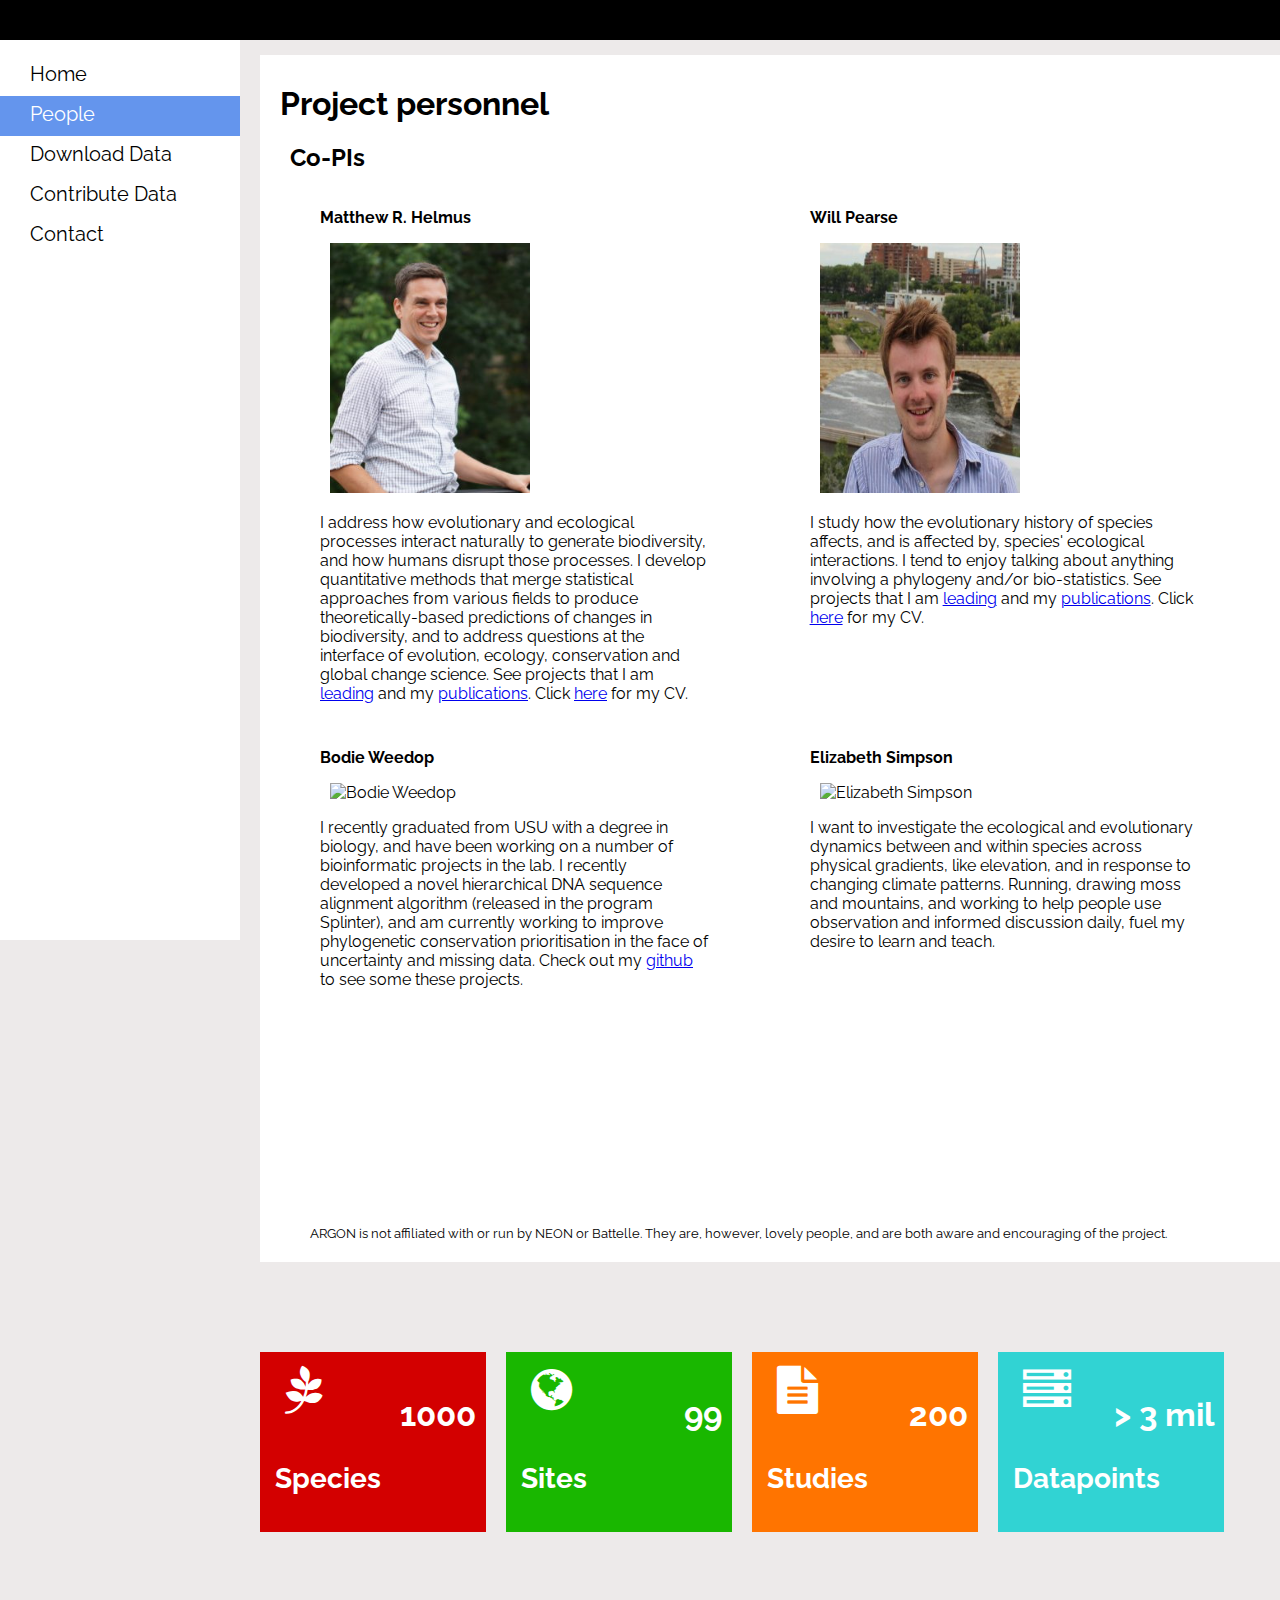
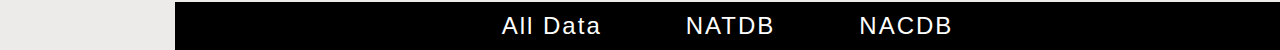
==== src/html/people.html @ 025c6954 "people.html organized" ====
<!DOCTYPE html>
<html>
    <head>
        <meta charset="utf-8">
        <meta name="viewport" content="width=device-width, initial-scale=1.0">
        <meta name="author" content="K Bodie Weedop">
        <link rel="stylesheet" href="https://fonts.googleapis.com/css?family=Raleway">
        <link rel="stylesheet" href="https://cdnjs.cloudflare.com/ajax/libs/font-awesome/4.7.0/css/font-awesome.min.css">
        <link rel="stylesheet" href="../css/main.css">
        <title>ARGON - Augmenting Research Grounded On NEON</title>
    </head>
    <body>
        <header id="fixed-header">
            <nav id="hidden-topnav">
                <ul>
                    <li><a href="index.html">Home</a></li>
                    <li><a href="people.html" class="active">People</a></li>
                    <li><a href="https://github.com/pearselab/argon">Download Data</a></li>
                    <li><a href="https://docs.google.com/forms/d/e/1FAIpQLScQ5YlNHvLgOOT1iTcGhk8-e5Nq7r9iGLd7_KlUKW8iL9zv3w/viewform">Contribute Data</a></li>
                    <li><a href="mailto:will.pearse@usu.edu,mrhelmus@temple.edu">Contact</a></li>
                </ul>
            </nav>
        </header>
        <nav id="sidenav">
            <ul>
                <li><a href="index.html">Home</a></li>
                <li><a href="people.html" class="active">People</a></li>
                <li><a href="download-data.html">Download Data</a></li>
                <li><a href="https://docs.google.com/forms/d/e/1FAIpQLScQ5YlNHvLgOOT1iTcGhk8-e5Nq7r9iGLd7_KlUKW8iL9zv3w/viewform">Contribute Data</a></li>
                <li><a href="mailto:will.pearse@usu.edu,mrhelmus@temple.edu">Contact</a></li>
            </ul>
        </nav>
        <div class="info">
          <h1>Project personnel</h1>
            <h2>Co-PIs</h2>
            <div id="person-content">
                <div>
                    <p><strong>Matthew R. Helmus</strong><br></p>
                    <div>
                    <img id="matt" src="../../img/matt-helmus.jpg" alt="Matt Helmus" width=200 height=250>
                </div>
                    <p>I address how evolutionary and ecological processes interact naturally to generate biodiversity, and how humans disrupt those processes. I develop quantitative methods that merge statistical approaches from various fields to produce theoretically-based predictions of changes in biodiversity, and to address questions at the interface of evolution, ecology, conservation and global change science. See projects that I am <a href="http://www.iecolab.org/projects/" target="_blank">leading</a> and my <a href="http://www.iecolab.org/publications/helmus-publications/" target="_blank">publications</a>. Click <a href="http://www.iecolab.org/wp-content/uploads/2017/08/Helmus_MR_CV.pdf" target="_blank">here</a> for my CV.</p>
                </div>
            </div>
            <div id="person-content">
                <div>
                    <p><strong>Will Pearse</strong><br></p>
                    <div>
                    <img id="will" src="../../img/will-pearse.jpeg" alt="Will Pearse" width=200 height=250>
                    </div>
                    <p>I study how the evolutionary history of species affects, and is affected by, species' ecological interactions. I tend to enjoy talking about anything involving a phylogeny and/or bio-statistics. See projects that I am <a href="http://pearselab.com/research-themes" target="_blank">leading</a> and my <a href="https://scholar.google.co.uk/citations?user=6jtxReMAAAAJ" target="_blank">publications</a>. Click <a href="http://pearselab.com/wp-content/uploads/2017/10/Pearse-CV-2017-10.pdf" target="_blank">here</a> for my CV.</p>
                </div>
            </div>
            <h2></h2>
            <div id="person-content">
                <div>
                    <p><strong>Bodie Weedop</strong><br></p>
                    <div>
                    <img id="bodie" src="../../img/bodie.JPG" alt="Bodie Weedop" width=200 height=250>
                    </div>
                    <p>I recently graduated from USU with a degree in biology, and have been working on a number of bioinformatic projects in the lab. I recently developed a novel hierarchical DNA sequence alignment algorithm (released in the program Splinter), and am currently working to improve phylogenetic conservation prioritisation in the face of uncertainty and missing data. Check out my <a href="https://www.github.com/bweedop">github</a> to see some these projects.</p>
                </div>
            </div>
            <div id="person-content">
                <div>
                    <p><strong>Elizabeth Simpson</strong><br></p>
                    <div>
                    <img id="elizabeth" src="../../img/elizabeth.jpg" alt="Elizabeth Simpson" width=200 height=250>
                    </div>
                    <p>I want to investigate the ecological and evolutionary dynamics between and within species across physical gradients, like elevation, and in response to changing climate patterns. Running, drawing moss and mountains, and working to help people use observation and informed discussion daily, fuel my desire to learn and teach.</p>
                </div>
            </div>
            <div class="disclaimer">
                <small>ARGON is not affiliated with or run by NEON or Battelle. They are, however, lovely people, and are both aware and encouraging of the project.</small>
            </div>
        </div>
        <div class="data-container">
          <div class="quarter" id="species">
            <div class="quarter-container">
              <div class="quarter-left"><i class="fa fa-pagelines w3-xxxlarge"></i></div>
              <div class="quarter-right">
                <h3 id="speciesCount">1000</h3>
              </div>
              <div class="quarter-title">
                <h4>Species</h4>
              </div>
            </div>
          </div>
          <div class="quarter" id="sites">
            <div class="quarter-container">
              <div class="quarter-left">
                  <i class="fa fa-globe w3-xxxlarge"></i>
                </div>
                <div class="quarter-right">
                  <h3 id="siteCount">99</h3>
                </div>
                <div class="quarter-title">
                    <h4>Sites</h4>
                </div>
            </div>
            </div>
          <div class="quarter" id="studies">
            <div class="quarter-container">
              <div class="quarter-left"><i class="fa fa-file-text w3-xxxlarge"></i></div>
              <div class="quarter-right">
                <h3 id="studyCount">200</h3>
              </div>
              <div class="quarter-title">
                    <h4>Studies</h4>
                </div>
            </div>
          </div>
          <div class="quarter" id="data">
            <div class="quarter-container">
              <div class="quarter-left"><i class="fa fa-server w3-xxxlarge"></i></div>
              <div class="quarter-right">
                <h3 id="dataCount">> 3 mil</h3>
              </div>
              <div class="quarter-title">
                    <h4>Datapoints</h4>
                </div>
            </div>
          </div>
        </div>
        <div class="container">
            <button id="all-data" onclick="changeData('allData')">All Data</button>
            <button id="natdb" onclick="changeData('natdb')">NATDB</button>
            <button id="nacdb" onclick="changeData('nacdb')">NACDB</button>
        </div>
        <footer></footer>
    </body>
    <script src="./src/js/script.js"></script>
</html>
---- src/css/main.css ----
html, body {
    font-family: "Raleway", sans-serif;
    background-color: #EDEAEA;
    margin: 0;
    padding: 0;
}

#fixed-header {
    position: fixed;
    background-color: #000;
    top: 0;
    z-index: 9999;
    width: 100%;
    height: 40px;
}

#hidden-topnav {
    display: none;
    transition: 0.5s;
}

#hidden-topnav ul{
    margin: 0;
    padding: 0;
}

#hidden-topnav li {
    float: left;
    display: inline;
    padding: 10px 20px 0 20px;
}

#hidden-topnav a {
    color: #fff;
    text-decoration: none;
}

#hidden-topnav a:hover {
    color: #5C5F5F;
    transition: 0.4s
}

#hidden-topnav a.active {
    color: cornflowerblue;
}

#sidenav {
    height: 100%;
    margin-top: 40px;
    width: 240px;
    position: fixed;
    z-index: 1;
    top: 0;
    left: 0;
    background-color: #fff;
    overflow-x: hidden;
    padding-top: 0px;
    padding-right: 0px;
    transition: 0.5s;
}

#sidenav ul {
    padding: 0px;
}

#sidenav a {
    padding: 6px 10px 10px 30px;
    text-decoration: none;
    color: #000;
    display: block;
    font-size: 20px;
    text-align: left;
}

#sidenav a:hover {
    background-color: #DAD9D9;
    color: #000;
    transition: 0.4s;
}

#sidenav a.active {
    color: #fff;
    background-color: cornflowerblue;
}

@media screen and (max-width: 991px){
    #sidenav {
        width: 0px;
        transition: 0.5s;
    }
    #hidden-topnav {
        display: block;
        transition: 0.9s
    }
}

.info {
    background-color: #fff;
    position: relative;
    height: 40%;
    width: 80%;
    padding: 10px;
    margin-left: 260px;
    margin-top: 55px;
    transition: 0.5s;
    display: table;
}

.info h2 {
    padding-left: 20px;
    padding-bottom: 0px;
    margin-bottom: 0px;
}

#info-container {
    width: 100%;
    height: auto;
    padding-bottom: 60px;
}

#info-container div {
    display: inline-block;    
}

#logo {
    padding: 20px;
    float: right;
}

#person-content {
    padding: 20px 40px;
    width: 40%;
    float: left;
    height:500px;
    display: block;
}

#person-content img {
    padding-left: 20px;
}

.disclaimer {
    padding: 20px 40px;
    bottom: 0;
    position: absolute;
}

@media screen and (max-width: 991px){   
    .info {
        margin-top: 50px;
        margin-left: 20px;
        transition: 0.5s;
    }
    
    #person-content {
    padding: 20px 40px;
    width: 90%;
    float: left;
    height:500px;
    display: block;
}

#person-content img {
    padding-left: 20px;
}
}

.info h1 {
    text-align: left;
    padding: 10px 10px 0px 10px;
    margin-top: 10px;
}

.info p {
    padding: 0px 10px 0px 10px;
}

.data-container {
    padding-top: 80px;
    padding-bottom: 60px;
    padding-left: 0px;
    padding-right: 0px;
    height: 200px;
    margin-left: 250px;
    margin-right: 0px;
    transition: 0.5s;
}

@media screen and (max-width: 991px){   
    .data-container {
        margin: 20px;
        transition: 0.5s;
    }
}

.quarter {
    background-color: antiquewhite;
    float: left;
    width: 20%;
    height: 80%;
    padding: 10px;
    margin: 10px;
    position: relative;
}

.quarter-container {
    font-size: 28px;
}

#species {
    background-color: #D30000;
    color: #fff;
}

#sites {
    background-color: #19B700;
    color: #fff;
}

#studies {
    background-color: #FF7400;
    color: #fff;
}

#data {
    background-color: #31D3D3;
    color: #fff;
}
.quarter-left {
    float: left;
    top: 0;
    left: 0;
    margin-left: 15px;
    font-size: 48px;
}

.quarter-title {
    float: left;
    bottom: 0;
    left: 0;
    position: absolute;
    margin-left: 15px 
}

.quarter-right {
    float: right;
    color: white;
}

@media screen and (max-width: 1100px){   
    .quarter {
        width: 130px;
        margin: 10px;
        transition: 0.5s;
    }
    
    .quarter-container {
    font-size: 22px;
}
}

.container {
    text-align: center;
    margin-left: 175px;
    padding: 0px;
    background-color: #000;
}

.container button {
    padding: 0px 0px;
    color: #fff;
    font-size: 24px;
    margin: 10px 40px;
    letter-spacing: 2px;
    background-color: transparent;
    border: 0px;
}

#all-data:hover {
    color: red;
    transition: 0.6s;
}

#natdb:hover {
    color: #28D90C;
    transition: 0.6s;

}

#nacdb:hover {
    color: #31D3D3;
    transition: 0.6s;
}

#all-data:active {
    color: darkred;
    transition: 0.2s;
}

#natdb:active {
    color: darkgreen;
    transition: 0.2s;

}

#nacdb:active {
    color: darkcyan;
    transition: 0.2s;
}

@media screen and (max-width: 991px){
    .container {
        margin-left: 0px;
    }
    
}

@media screen and (max-width: 840px){
    #sidenav {
        width: 0px;
        transition: 0.5s;
    }
    
    #hidden-topnav {
        display: block;
        transition: 0.9s;
        font-size: 12px;
    }
    
    #hidden-topnav li{
        margin: 0px 0px;
        padding: 3% 4%;
    }
    
    .info {
        width: 85%;
        margin-top: 50px;
        margin-left: 20px;
        transition: 0.5s;
    }
    
    .data-container {
        margin-left: 1%;
        margin-bottom: 140px;
        padding-top: 10px
    }
    
    #person-content {
        padding: 20px 40px;
        width: 90%;
        float: left;
        height:500px;
        display: block;
    }

    #person-content img {
        padding-left: 20px;
    }

    .disclaimer {
        padding: 20px 40px;
    }
    
}

@media screen and (max-width: 640px){
    #sidenav {
        width: 0px;
        transition: 0.5s;
    }
    
    #hidden-topnav {
        display: block;
        transition: 0.9s;
        font-size: 12px;
    }
    
    #hidden-topnav li{
        margin: 0px 0px;
        padding: 3% 4%;
    }
    
    .info {
        width: 85%;
        margin-top: 50px;
        margin-left: 20px;
        transition: 0.5s;
    }
    
    #logo {
        padding: 40px;
        float: none;
    }
    
    .data-container {
        margin-left: 10%;
        margin-bottom: 140px;
        padding-top: 10px
    }
    
    #person-content {
    padding: 20px 40px;
    width: 90%;
    float: left;
    height:500px;
    }

    #person-content img {
        padding-left: 20px;
    }

    .disclaimer {
        padding: 20px 40px;
    }
    
}

@media screen and (max-width: 480px){
    #sidenav {
        width: 0px;
        transition: 0.5s;
    }
    
    #hidden-topnav {
        display: block;
        transition: 0.9s;
        font-size: 10px;
    }
    
    #hidden-topnav li{
        padding: 3% 4%;
    }
    
    .info {
        width: 85%;
        margin-top: 50px;
        margin-left: 15px;
        transition: 0.5s;
    }
    
    #logo {
        padding: 20px;
        float: none;
    }
    
    .data-container {
        margin-bottom: 140px;
        margin-left: 35px;
        padding-top: 10px;
    }
    
    #person-content {
    padding: 20px 40px;
    width: 90%;
    float: left;
    height:500px;
    }

    #person-content img {
        padding-left: 20px;
    }

    .disclaimer {
        padding: 20px 40px;
    }
    
}
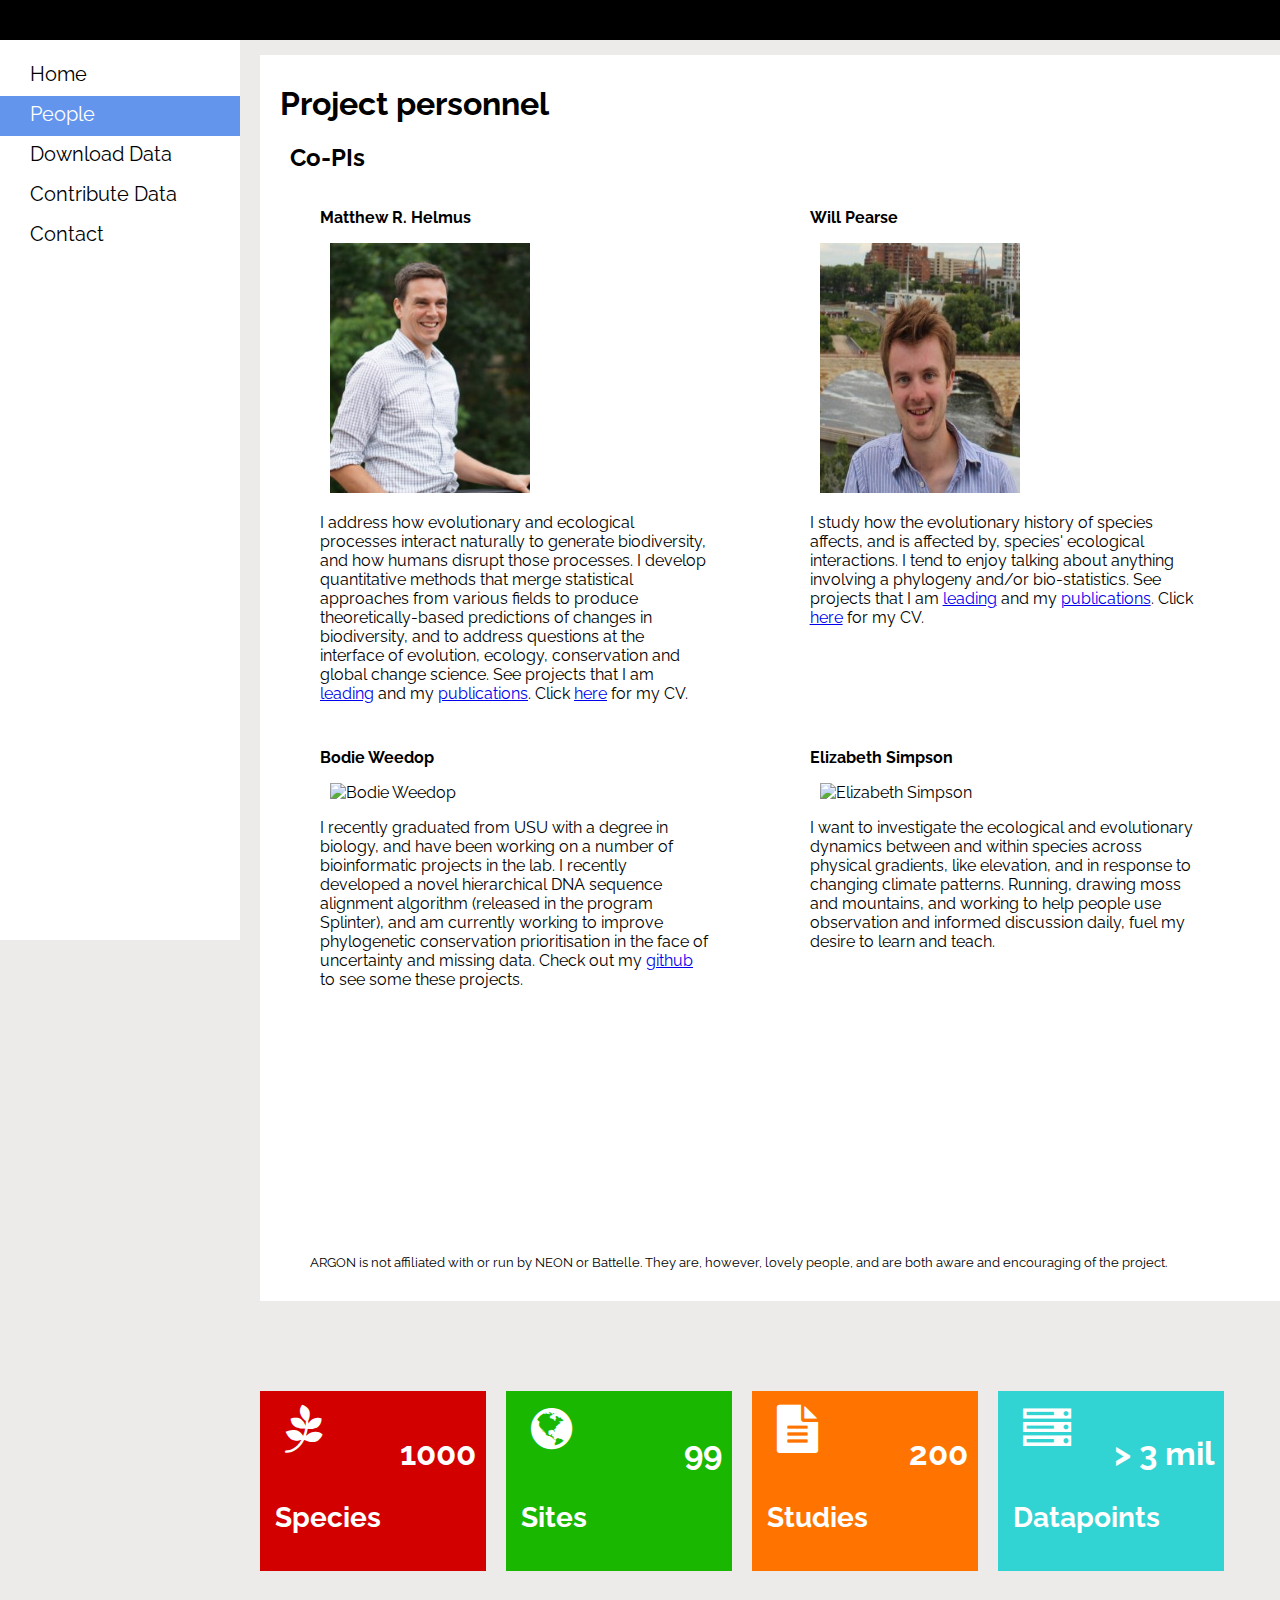
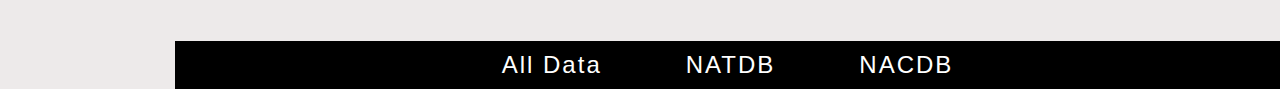
==== commit 4d35ffb7: "index/people fixed" ====
--- a/src/html/people.html
+++ b/src/html/people.html
@@ -13,7 +13,7 @@
         <header id="fixed-header">
             <nav id="hidden-topnav">
                 <ul>
-                    <li><a href="index.html">Home</a></li>
+                    <li><a href="../../index.html">Home</a></li>
                     <li><a href="people.html" class="active">People</a></li>
                     <li><a href="https://github.com/pearselab/argon">Download Data</a></li>
                     <li><a href="https://docs.google.com/forms/d/e/1FAIpQLScQ5YlNHvLgOOT1iTcGhk8-e5Nq7r9iGLd7_KlUKW8iL9zv3w/viewform">Contribute Data</a></li>
@@ -23,7 +23,7 @@
         </header>
         <nav id="sidenav">
             <ul>
-                <li><a href="index.html">Home</a></li>
+                <li><a href="../../index.html">Home</a></li>
                 <li><a href="people.html" class="active">People</a></li>
                 <li><a href="download-data.html">Download Data</a></li>
                 <li><a href="https://docs.google.com/forms/d/e/1FAIpQLScQ5YlNHvLgOOT1iTcGhk8-e5Nq7r9iGLd7_KlUKW8iL9zv3w/viewform">Contribute Data</a></li>
--- a/src/css/main.css
+++ b/src/css/main.css
@@ -142,7 +142,7 @@
 .disclaimer {
     padding: 20px 40px;
     bottom: 0;
-    position: absolute;
+    position: relative;
 }
 
 @media screen and (max-width: 991px){   
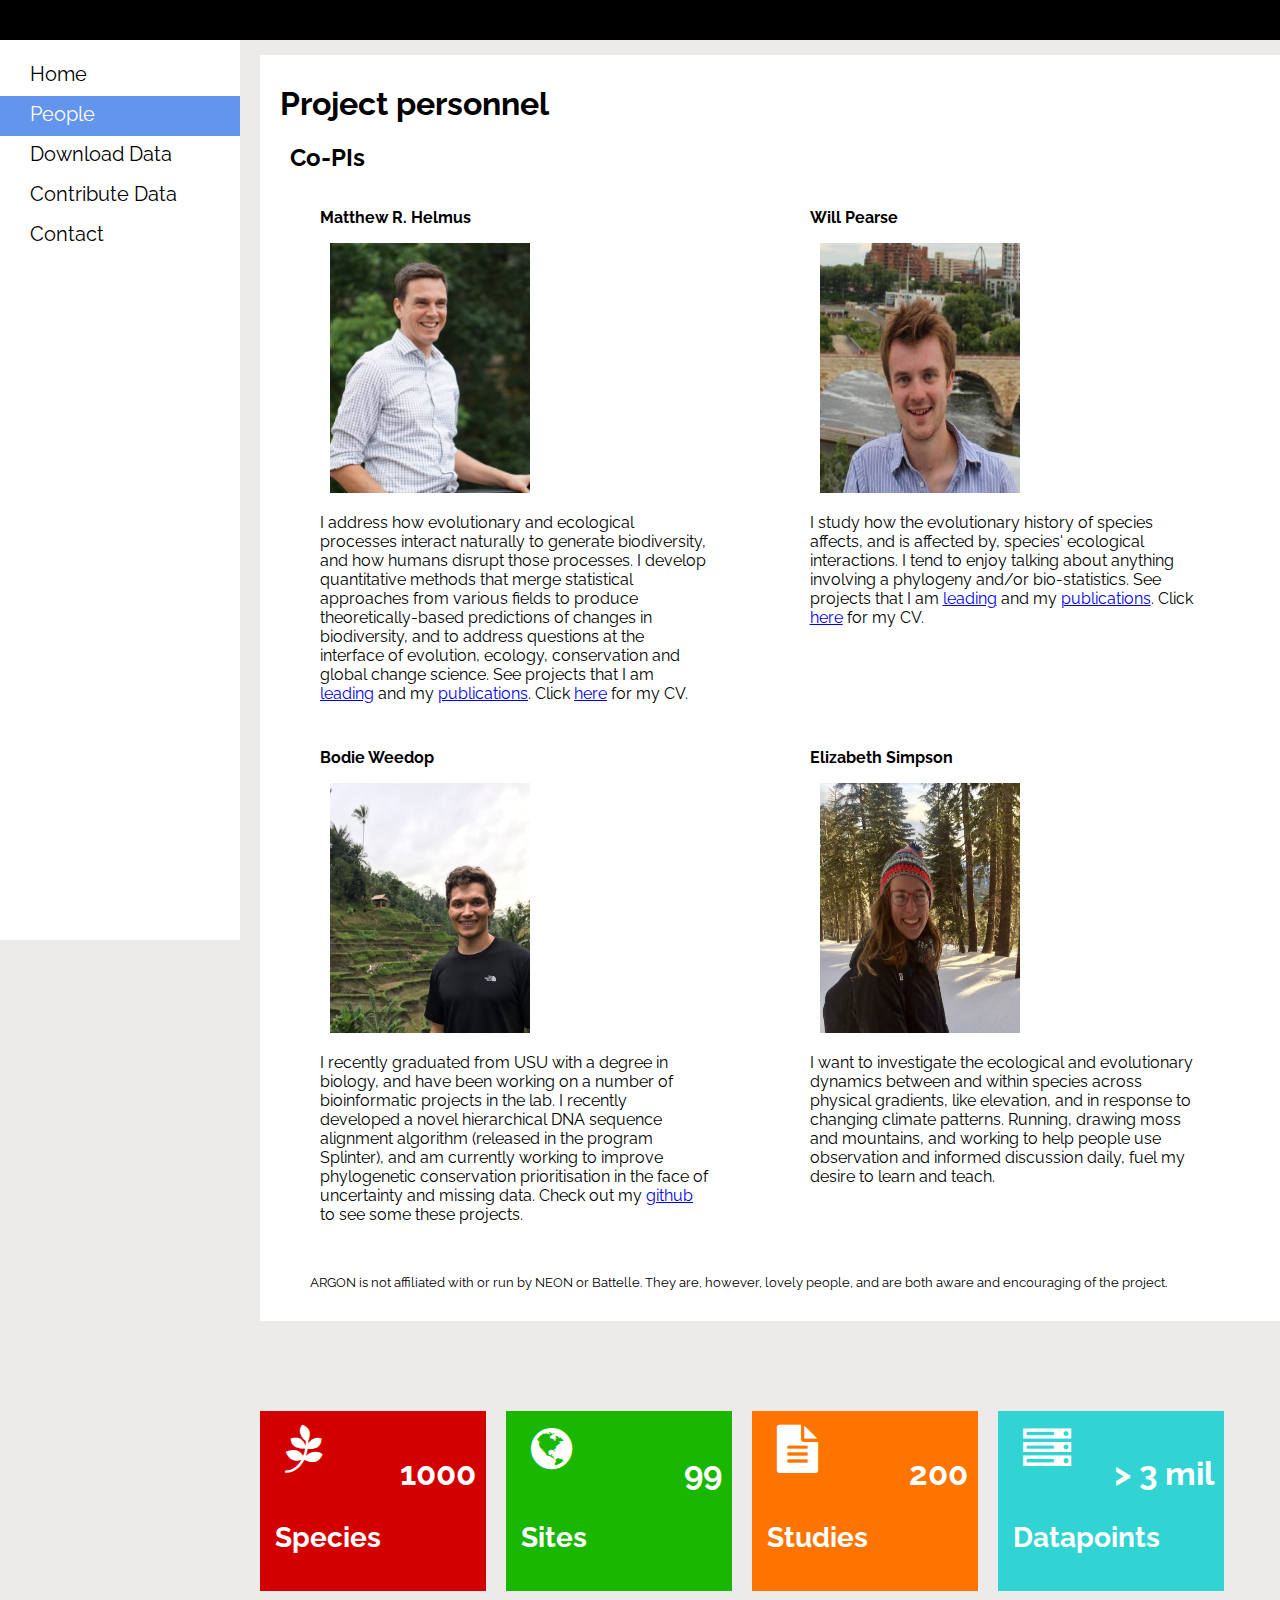
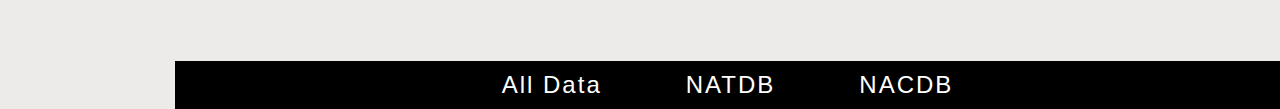
==== commit 5df0f2db: "people tweaked/js link fixed" ====
--- a/src/html/people.html
+++ b/src/html/people.html
@@ -129,5 +129,5 @@
         </div>
         <footer></footer>
     </body>
-    <script src="./src/js/script.js"></script>
+    <script src="../js/script.js"></script>
 </html>
--- a/src/css/main.css
+++ b/src/css/main.css
@@ -131,7 +131,7 @@
     padding: 20px 40px;
     width: 40%;
     float: left;
-    height:500px;
+    height: 500px;
     display: block;
 }
 
@@ -142,6 +142,7 @@
 .disclaimer {
     padding: 20px 40px;
     bottom: 0;
+    float: left;
     position: relative;
 }
 
@@ -257,6 +258,13 @@
     .quarter-container {
     font-size: 22px;
 }
+        #person-content {
+        padding: 20px 40px;
+        width: 40%;
+        float: left;
+        height:550px;
+        display: block;
+    }
 }
 
 .container {
@@ -312,6 +320,13 @@
     .container {
         margin-left: 0px;
     }
+    #person-content {
+        padding: 20px 40px;
+        width: 90%;
+        float: left;
+        height:500px;
+        display: block;
+    }
     
 }
 
@@ -349,7 +364,7 @@
         padding: 20px 40px;
         width: 90%;
         float: left;
-        height:500px;
+        height:550px;
         display: block;
     }
 
@@ -402,7 +417,7 @@
     padding: 20px 40px;
     width: 90%;
     float: left;
-    height:500px;
+    height:550px;
     }
 
     #person-content img {
@@ -450,10 +465,10 @@
     }
     
     #person-content {
-    padding: 20px 40px;
-    width: 90%;
-    float: left;
-    height:500px;
+        padding: 20px 40px;
+        width: 90%;
+        float: left;
+        height:600px;
     }
 
     #person-content img {
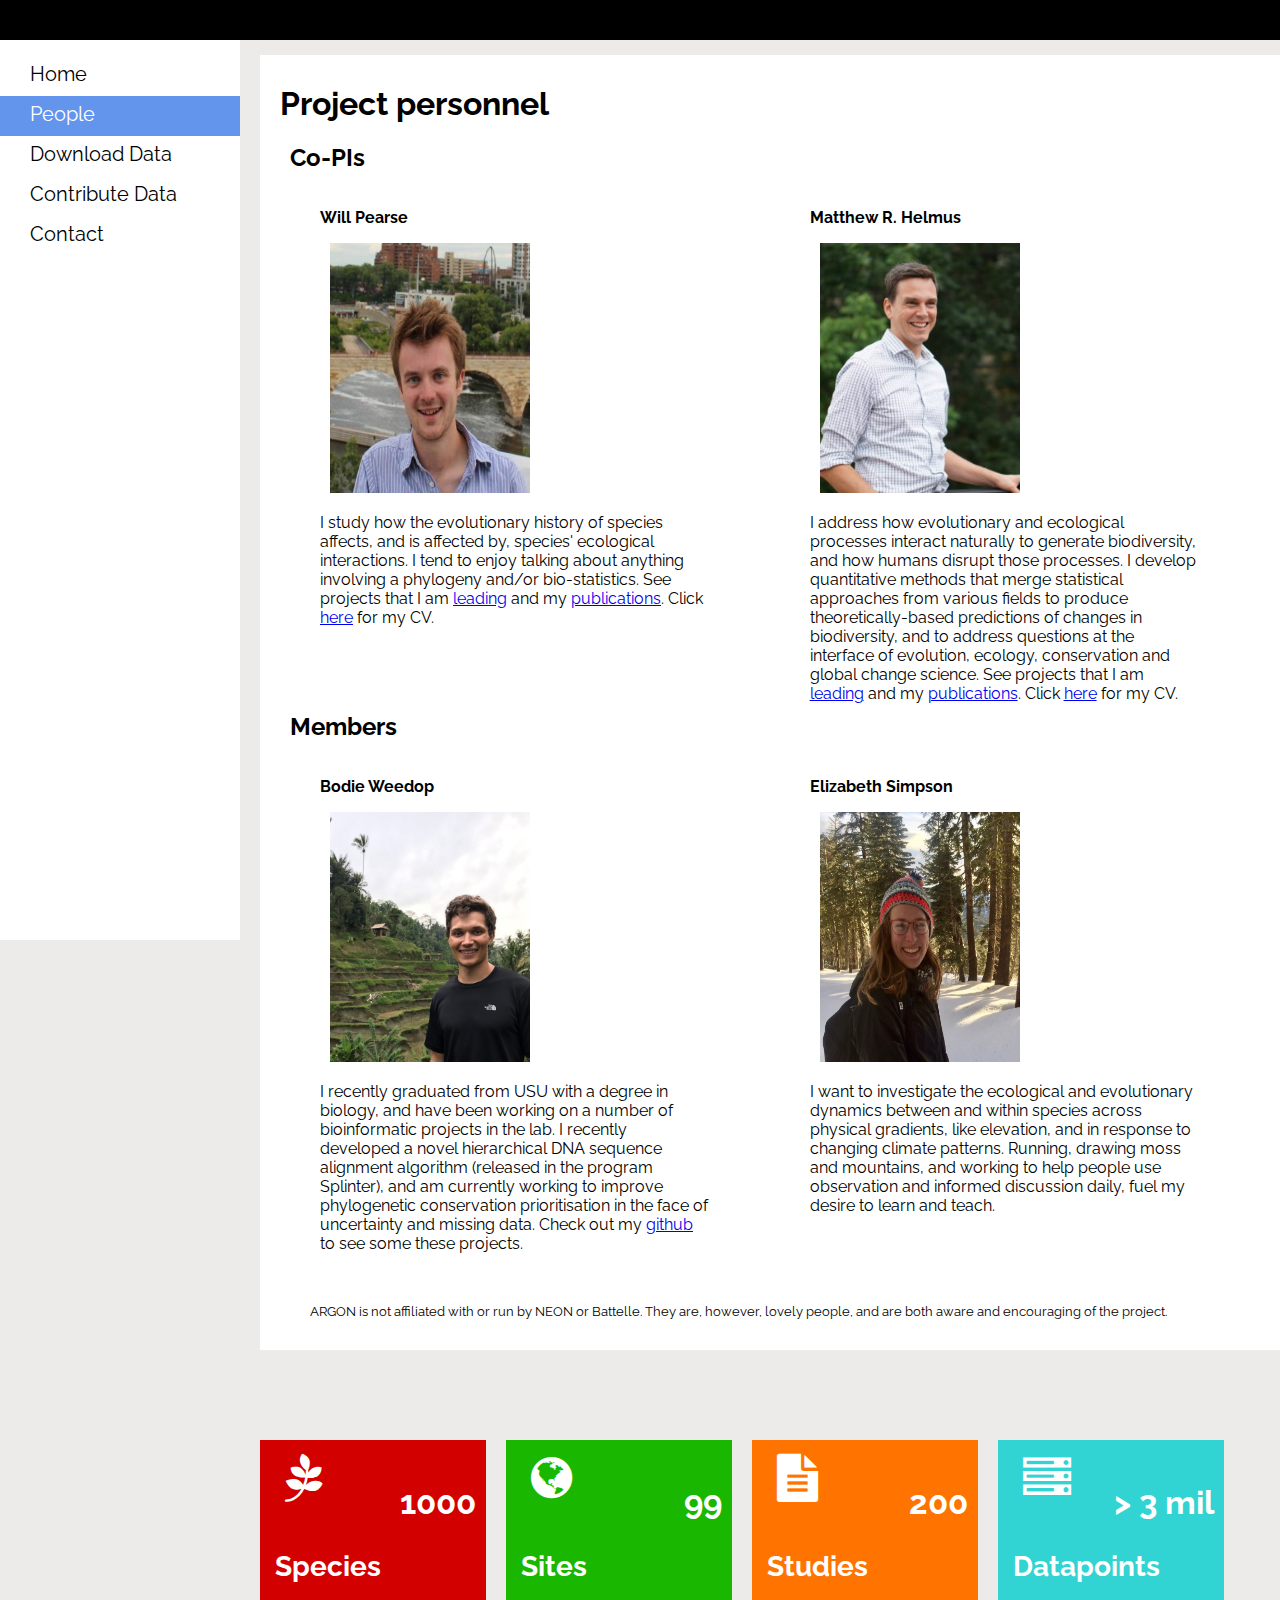
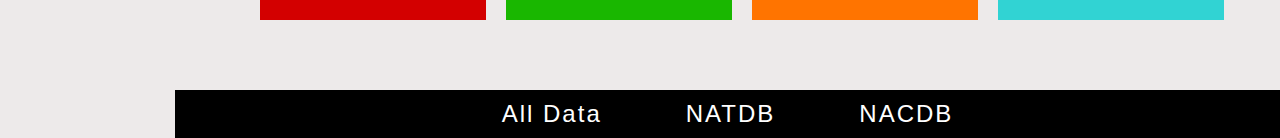
==== commit 92b5baec: "Modified people" ====
--- a/src/html/people.html
+++ b/src/html/people.html
@@ -32,7 +32,17 @@
         </nav>
         <div class="info">
           <h1>Project personnel</h1>
-            <h2>Co-PIs</h2>
+          <h2>Co-PIs</h2>
+	  <div id="person-content">
+                <div>
+                    <p><strong>Will Pearse</strong><br></p>
+                    <div>
+                    <img id="will" src="../../img/will-pearse.jpeg" alt="Will Pearse" width=200 height=250>
+                    </div>
+                    <p>I study how the evolutionary history of species affects, and is affected by, species' ecological interactions. I tend to enjoy talking about anything involving a phylogeny and/or bio-statistics. See projects that I am <a href="http://pearselab.com/research-themes" target="_blank">leading</a> and my <a href="https://scholar.google.co.uk/citations?user=6jtxReMAAAAJ" target="_blank">publications</a>. Click <a href="http://pearselab.com/wp-content/uploads/2017/10/Pearse-CV-2017-10.pdf" target="_blank">here</a> for my CV.</p>
+                </div>
+            </div>
+
             <div id="person-content">
                 <div>
                     <p><strong>Matthew R. Helmus</strong><br></p>
@@ -42,16 +52,7 @@
                     <p>I address how evolutionary and ecological processes interact naturally to generate biodiversity, and how humans disrupt those processes. I develop quantitative methods that merge statistical approaches from various fields to produce theoretically-based predictions of changes in biodiversity, and to address questions at the interface of evolution, ecology, conservation and global change science. See projects that I am <a href="http://www.iecolab.org/projects/" target="_blank">leading</a> and my <a href="http://www.iecolab.org/publications/helmus-publications/" target="_blank">publications</a>. Click <a href="http://www.iecolab.org/wp-content/uploads/2017/08/Helmus_MR_CV.pdf" target="_blank">here</a> for my CV.</p>
                 </div>
             </div>
-            <div id="person-content">
-                <div>
-                    <p><strong>Will Pearse</strong><br></p>
-                    <div>
-                    <img id="will" src="../../img/will-pearse.jpeg" alt="Will Pearse" width=200 height=250>
-                    </div>
-                    <p>I study how the evolutionary history of species affects, and is affected by, species' ecological interactions. I tend to enjoy talking about anything involving a phylogeny and/or bio-statistics. See projects that I am <a href="http://pearselab.com/research-themes" target="_blank">leading</a> and my <a href="https://scholar.google.co.uk/citations?user=6jtxReMAAAAJ" target="_blank">publications</a>. Click <a href="http://pearselab.com/wp-content/uploads/2017/10/Pearse-CV-2017-10.pdf" target="_blank">here</a> for my CV.</p>
-                </div>
-            </div>
-            <h2></h2>
+            <h2>Members</h2>
             <div id="person-content">
                 <div>
                     <p><strong>Bodie Weedop</strong><br></p>
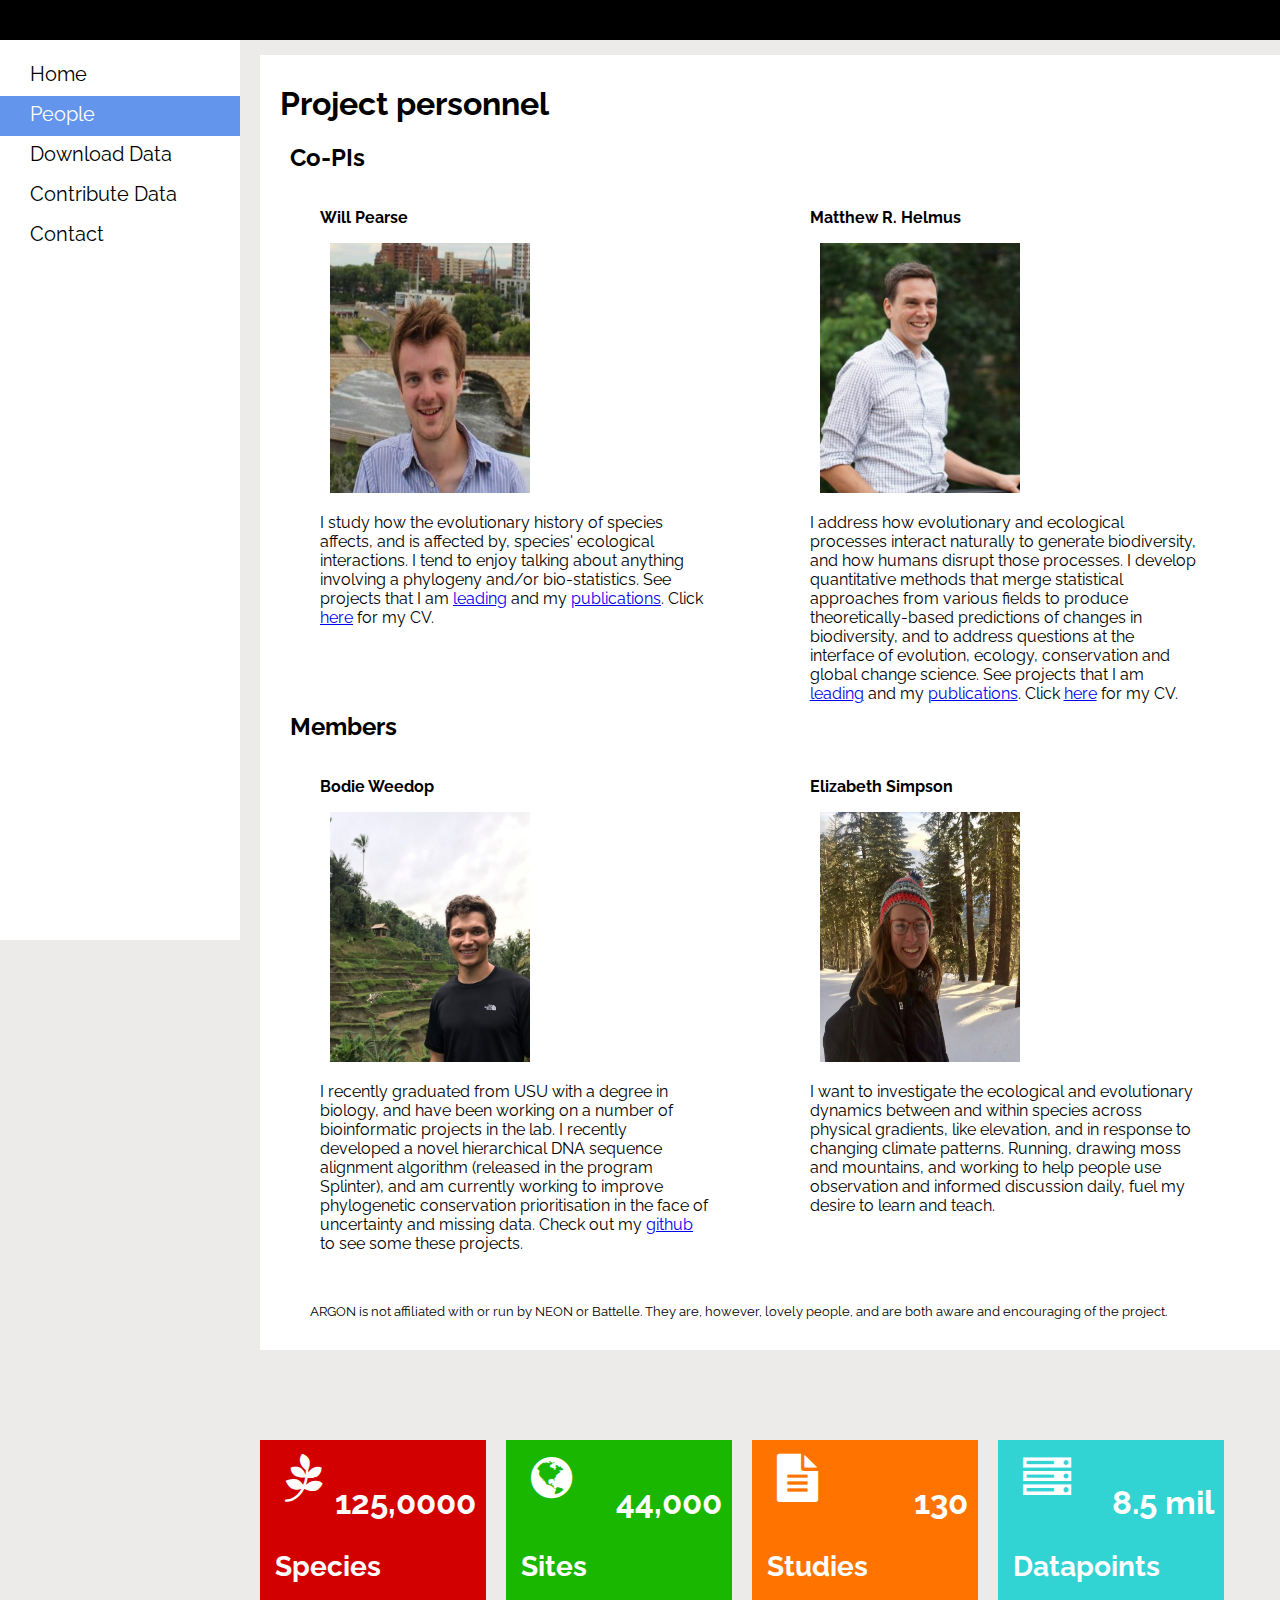
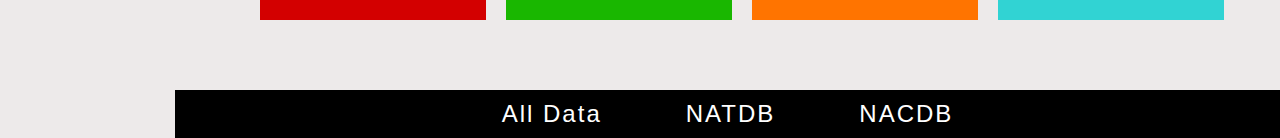
==== commit 0a44ac6c: "stats update" ====
--- a/src/html/people.html
+++ b/src/html/people.html
@@ -80,7 +80,7 @@
             <div class="quarter-container">
               <div class="quarter-left"><i class="fa fa-pagelines w3-xxxlarge"></i></div>
               <div class="quarter-right">
-                <h3 id="speciesCount">1000</h3>
+                <h3 id="speciesCount">125,0000</h3>
               </div>
               <div class="quarter-title">
                 <h4>Species</h4>
@@ -93,7 +93,7 @@
                   <i class="fa fa-globe w3-xxxlarge"></i>
                 </div>
                 <div class="quarter-right">
-                  <h3 id="siteCount">99</h3>
+                  <h3 id="siteCount">44,000</h3>
                 </div>
                 <div class="quarter-title">
                     <h4>Sites</h4>
@@ -104,7 +104,7 @@
             <div class="quarter-container">
               <div class="quarter-left"><i class="fa fa-file-text w3-xxxlarge"></i></div>
               <div class="quarter-right">
-                <h3 id="studyCount">200</h3>
+                <h3 id="studyCount">130</h3>
               </div>
               <div class="quarter-title">
                     <h4>Studies</h4>
@@ -115,7 +115,7 @@
             <div class="quarter-container">
               <div class="quarter-left"><i class="fa fa-server w3-xxxlarge"></i></div>
               <div class="quarter-right">
-                <h3 id="dataCount">> 3 mil</h3>
+                <h3 id="dataCount">8.5 mil</h3>
               </div>
               <div class="quarter-title">
                     <h4>Datapoints</h4>
